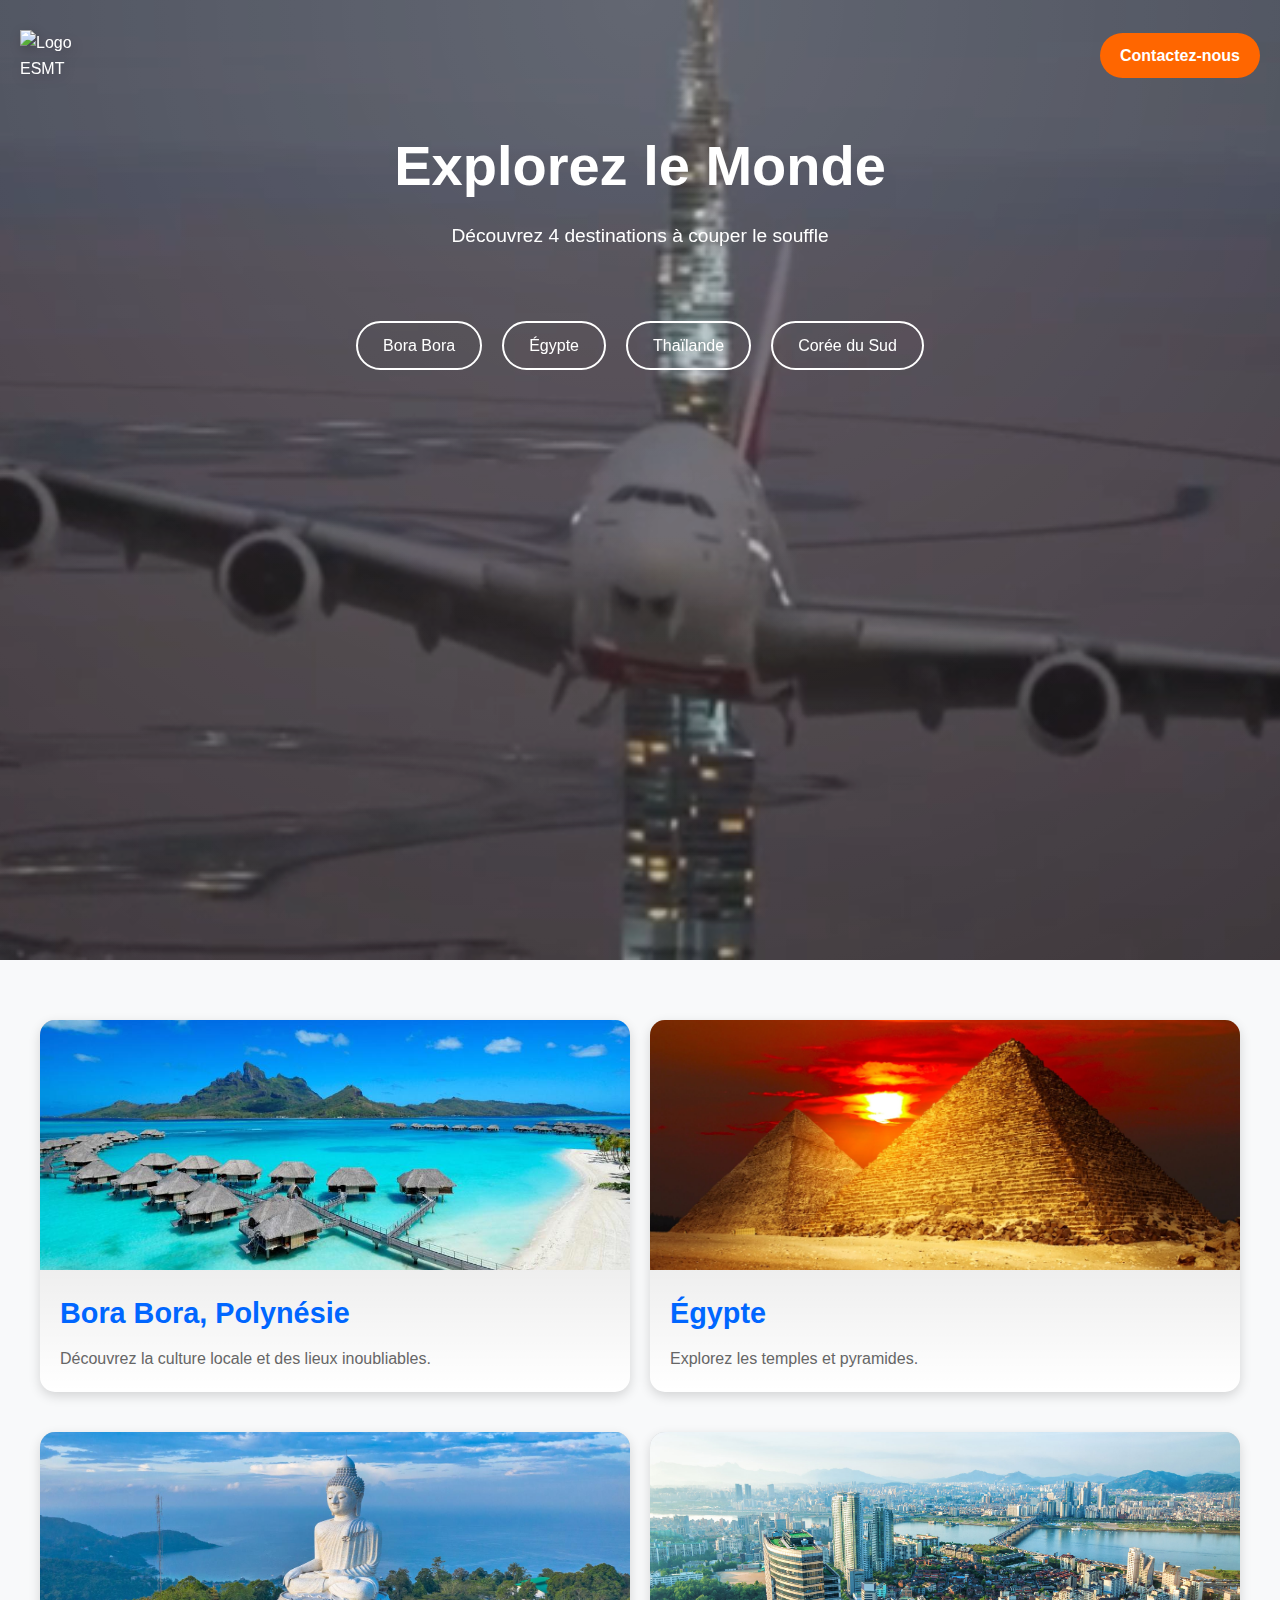
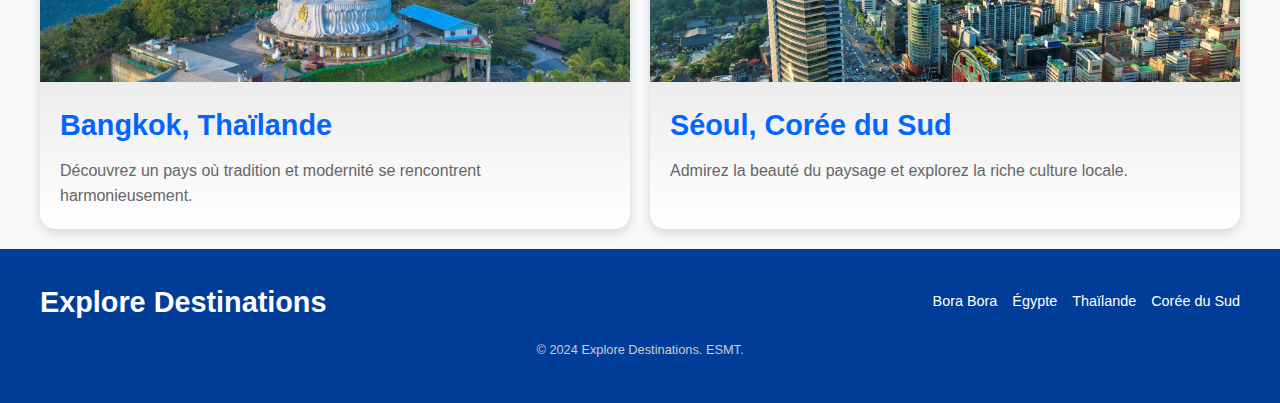
==== index.html @ dcdb9163 "Add files via upload" ====
<!DOCTYPE html>
<html lang="fr">
<head>
    <meta charset="UTF-8" />
    <meta name="viewport" content="width=device-width, initial-scale=1.0">
    <title>Explorez</title>
    <link rel="stylesheet" href="style1.css">
</head>
<body>
    <header class="video-header">
        <video autoplay loop muted playsinline class="header-video">
            <source src="images/video_2025-01-13_12-51-53.mp4" type="video/mp4">
            Votre navigateur ne prend pas en charge les vidéos HTML5.
        </video>
        <div class="header-top">
            <img src="c:\Users\bmd tech\Documents\projet\Designer.png" alt="Logo ESMT" class="logo">
            <a href="#" class="cta-button">Contactez-nous</a>
        </div>
        <div class="header-content">
            <h1>Explorez le Monde</h1>
            <p>Découvrez 4 destinations à couper le souffle</p>
        </div>
        <nav class="header-nav">
            <a href="index1.html">Bora Bora</a>
            <a href="index2.html">Égypte</a>
            <a href="index3.html">Thaïlande</a>
            <a href="index4.html">Corée du Sud</a>
        </nav>
    </header>

    <div class="container">
        <div class="row">

            <div class="destination-card">
            <a href="index1.html">
                    <div class="image-container">
                        <img src="images/bora bora.jpg" alt="Bora Bora">
                    </div>
                    <div class="content">
                        <h3>Bora Bora, Polynésie</h3>
                        <p>Découvrez la culture locale et des lieux inoubliables.</p>
                    </div>
            </a>

            </div>

            <div class="destination-card">
            <a href="index2.html">   
                <div class="image-container">
                    <img src="images/egypte pryramide.jpg" alt="Égypte">
                </div>
                <div class="content">
                    <h3>Égypte</h3>
                    <p>Explorez les temples et pyramides.</p>
                </div>
            </a>
                
            </div>
        </div>

        <div class="row">
            <div class="destination-card">
                <a href="index3.html"> 
                <div class="image-container">
                    <img src="images/thailand.jpg" alt="Thaïlande">
                </div>
                <div class="content">
                    <h3>Bangkok, Thaïlande</h3>
                    <p>Découvrez un pays où tradition et modernité se rencontrent harmonieusement.</p>
                </div>
                </a>
            </div>

            <div class="destination-card">
                <a href="index4.html"> 
                <div class="image-container">
                    <img src="images/seoul.jpg" alt="Séoul, Corée du Sud">
                </div>
                <div class="content">
                    <h3>Séoul, Corée du Sud</h3>
                    <p>Admirez la beauté du paysage et explorez la riche culture locale.</p>
                </div>
                </a>
            </div>
        </div>
    </div>

    <footer>
        <div class="footer-container">
            <div class="footer-logo">
                <h3>Explore Destinations</h3>
            </div>
            <div class="footer-links">
                <a href="index1.html">Bora Bora</a>
                <a href="index2.html">Égypte</a>
                <a href="index3.html">Thaïlande</a>
                <a href="index4.html">Corée du Sud</a>
            </div>
        </div>
        <p class="footer-copyright">
            &copy; 2024 Explore Destinations. ESMT.
        </p>
    </footer>
</body>
</html>
---- style1.css ----
/* Styles globaux */
body {
    font-family: 'Poppins', sans-serif;
    margin: 0;
    padding: 0;
    background-color: #f8f9fa;
    color: #333;
    line-height: 1.6;
    overflow-x: hidden;
}

a {
    text-decoration: none;
    color: inherit;
}

.container {
    max-width: 1200px;
    margin: auto;
    padding: 20px;
}

/* Header */
header {
    color: white;
    padding: 30px 0;
    position: relative;
    overflow: hidden;
}

header::after {
    content: '';
    position: absolute;
    top: 0;
    left: 50%;
    width: 200%;
    height: 200%;
    background: radial-gradient(circle at center, rgba(255, 255, 255, 0.2), transparent);
    transform: translate(-50%, -50%);
    z-index: 0;
}

.header-top {
    display: flex;
    justify-content: space-between;
    align-items: center;
    padding: 0 20px;
    z-index: 1;
    position: relative;
}

.header-top .logo {
    max-width: 100px;
    height: auto;
    filter: drop-shadow(2px 4px 6px rgba(0, 0, 0, 0.2));
}

.cta-button {
    background-color: #ff6600;
    color: white;
    padding: 10px 20px;
    border-radius: 25px;
    font-weight: bold;
    
}

.cta-button:hover {
    background-color: #e65c00;
    transform: scale(1.1);
}

.header-content {
    text-align: center;
    padding: 40px 20px;
    z-index: 1;
    position: relative;
}

.header-content h1 {
    font-size: 3.5em;
    margin: 0;
    animation: slideDown 1s ease-out;
}

.header-content p {
    font-size: 1.2em;
    margin-top: 10px;
}

.header-nav {
    display: flex;
    justify-content: center;
    gap: 20px;
    padding: 10px 0;
    z-index: 1;
    position: relative;
}

.header-nav a {
    color: white;
    padding: 10px 25px;
    border: 2px solid white;
    border-radius: 25px;
    transition: background 0.3s ease, transform 0.3s ease;
}

.header-nav a:hover {
    background-color: white;
    color: #333;
    transform: scale(1.1);
}

/* Cartes des destinations */
.row {
    display: flex;
    flex-wrap: wrap;
    justify-content: space-between;
    margin-top: 40px;
    gap: 20px;
}

.destination-card {
    background: white;
    border-radius: 15px;
    box-shadow: 0 4px 12px rgba(0, 0, 0, 0.15);
    overflow: hidden;
    flex: 1 1 calc(45% - 20px);
    transition: transform 0.3s ease, box-shadow 0.3s ease;
    position: relative;
    z-index: 1;
}

.destination-card:hover {
    transform: translateY(-10px);
    box-shadow: 0 6px 18px rgba(0, 0, 0, 0.3);
}

.destination-card::before {
    content: '';
    position: absolute;
    top: 0;
    left: 0;
    width: 100%;
    height: 100%;
    background: linear-gradient(to bottom, rgba(0, 0, 0, 0.2), transparent);
    z-index: 0;
}

.image-container {
    height: 250px;
    overflow: hidden;
    position: relative;
}

.image-container img {
    width: 100%;
    height: 100%;
    object-fit: cover;
    transition: transform 0.5s ease;
}

.image-container img:hover {
    transform: scale(1.1);
}

.content {
    padding: 20px;
    z-index: 1;
    position: relative;
}

.content h3 {
    margin: 0 0 10px;
    font-size: 1.8em;
    color: #0066ff;
}

.content p {
    margin: 0;
    color: #666;
}

/* Footer */
footer {
    background: #003d99;
    color: white;
    padding: 30px 0;
    text-align: center;
}

.footer-container {
    display: flex;
    justify-content: space-between;
    align-items: center;
    flex-wrap: wrap;
    max-width: 1200px;
    margin: auto;
    padding: 0 20px;
}

.footer-logo h3 {
    margin: 0;
    font-size: 1.8em;
}

.footer-links {
    display: flex;
    gap: 15px;
}

.footer-links a {
    color: white;
    font-size: 0.9em;
    transition: color 0.3s ease, transform 0.3s ease;
}

.footer-links a:hover {
    color: #ff6600;
    transform: translateY(-2px);
}

.footer-copyright {
    margin-top: 15px;
    font-size: 0.8em;
    color: #ccc;
}

/* Animations */
@keyframes slideDown {
    from {
        transform: translateY(-50px);
        opacity: 0;
    }
    to {
        transform: translateY(0);
        opacity: 1;
    }
}


/* Vidéo dans le header */
.video-header {
    position: relative;
    width: 100%;
    height: 100vh; /* Occupe toute la hauteur de la fenêtre */
    overflow: hidden;
}

.header-video {
    position: absolute;
    top: 50%;
    left: 50%;
    transform: translate(-50%, -50%);
    min-width: 100%;
    min-height: 100%;
    object-fit: cover; /* La vidéo couvre tout le header */
    z-index: 0;
}



.header-overlay h1 {
    font-size: 3em;
    margin: 0;
    animation: fadeIn 1s ease-out;
}

.header-overlay p {
    font-size: 1.2em;
    margin: 10px 0 20px;
}



.explore-btn:hover {
    background-color: #e65c00;
    transform: scale(1.1);
}
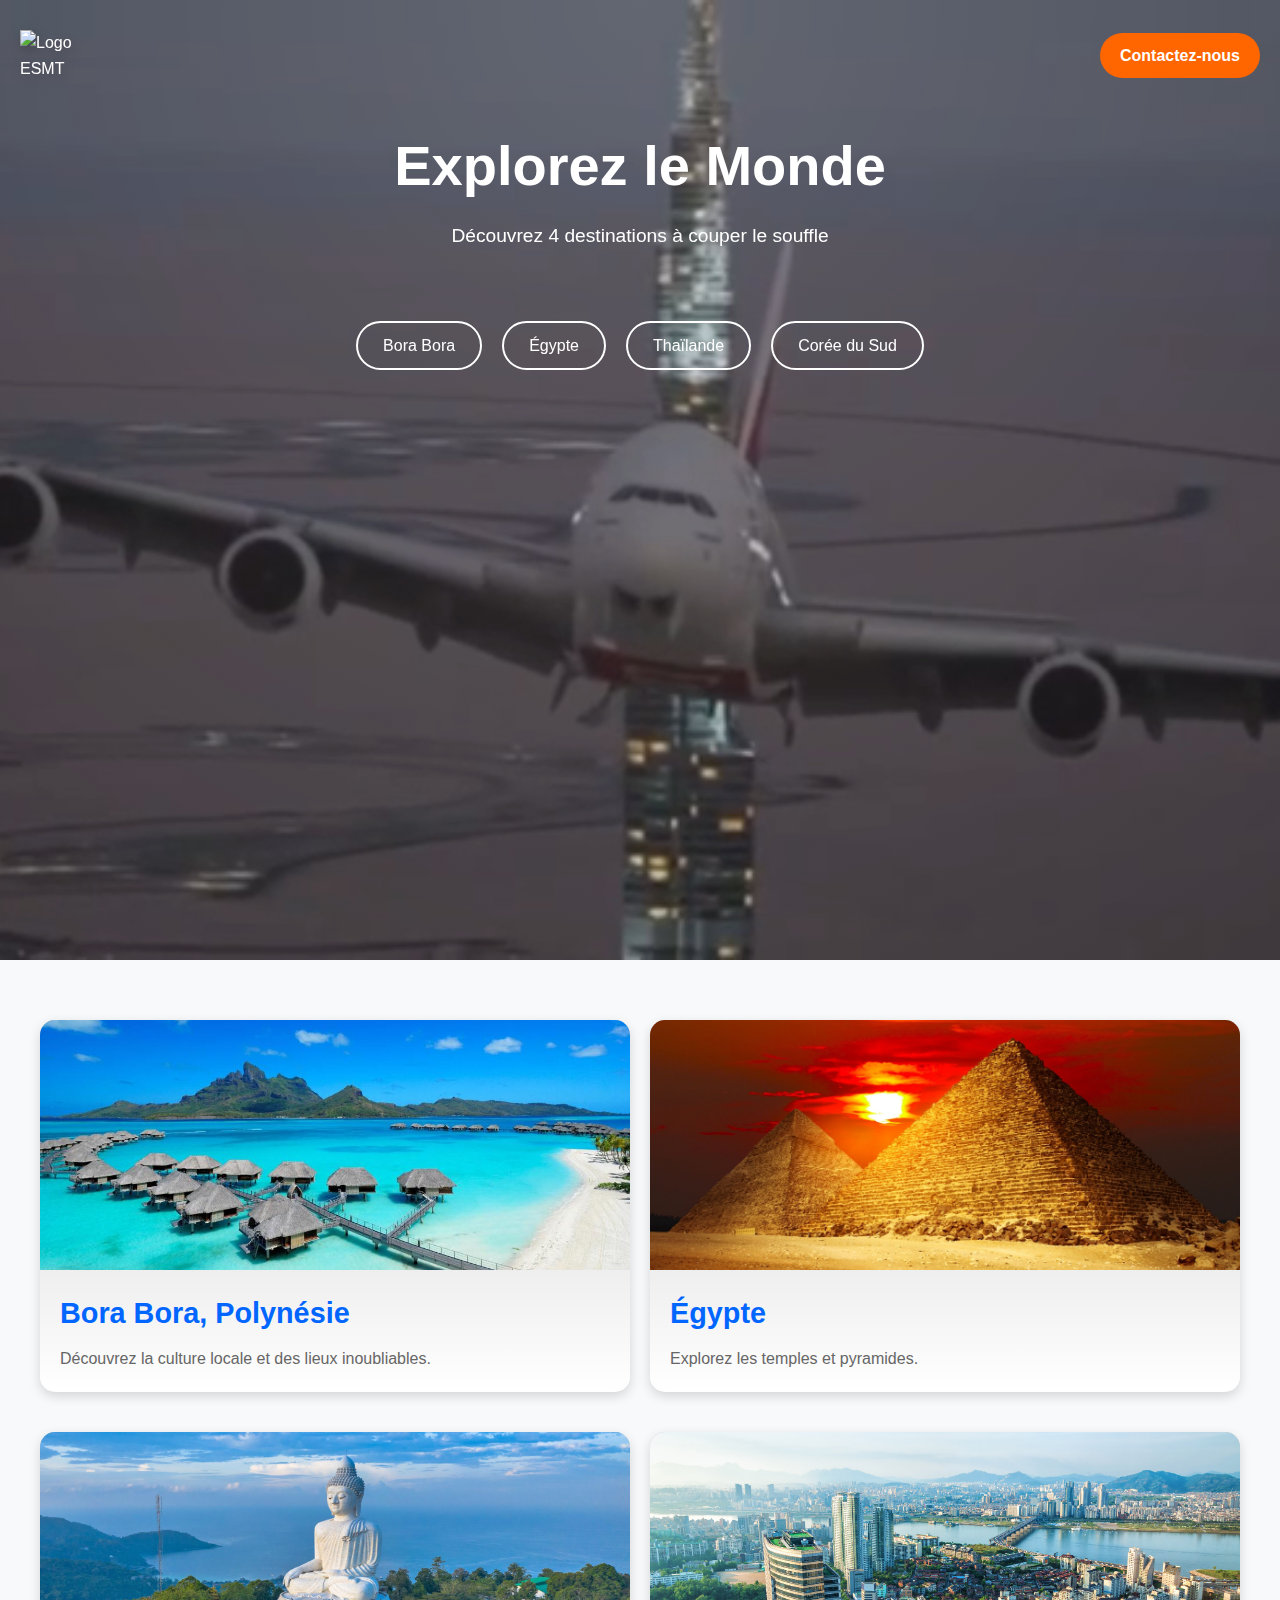
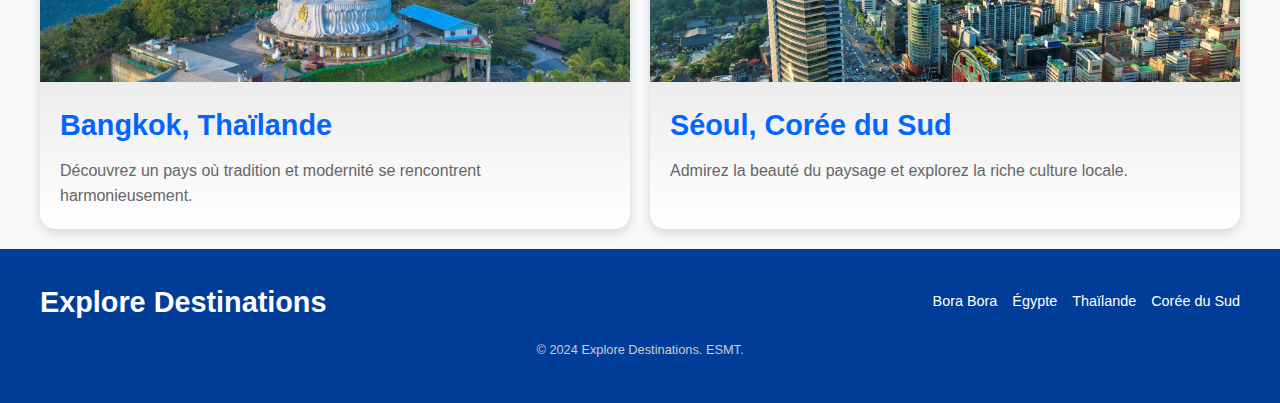
==== commit f563a0fd: "Update index.html" ====
--- a/index.html
+++ b/index.html
@@ -13,7 +13,7 @@
             Votre navigateur ne prend pas en charge les vidéos HTML5.
         </video>
         <div class="header-top">
-            <img src="c:\Users\bmd tech\Documents\projet\Designer.png" alt="Logo ESMT" class="logo">
+            <img src="images\Designer.png" alt="Logo ESMT" class="logo">
             <a href="#" class="cta-button">Contactez-nous</a>
         </div>
         <div class="header-content">
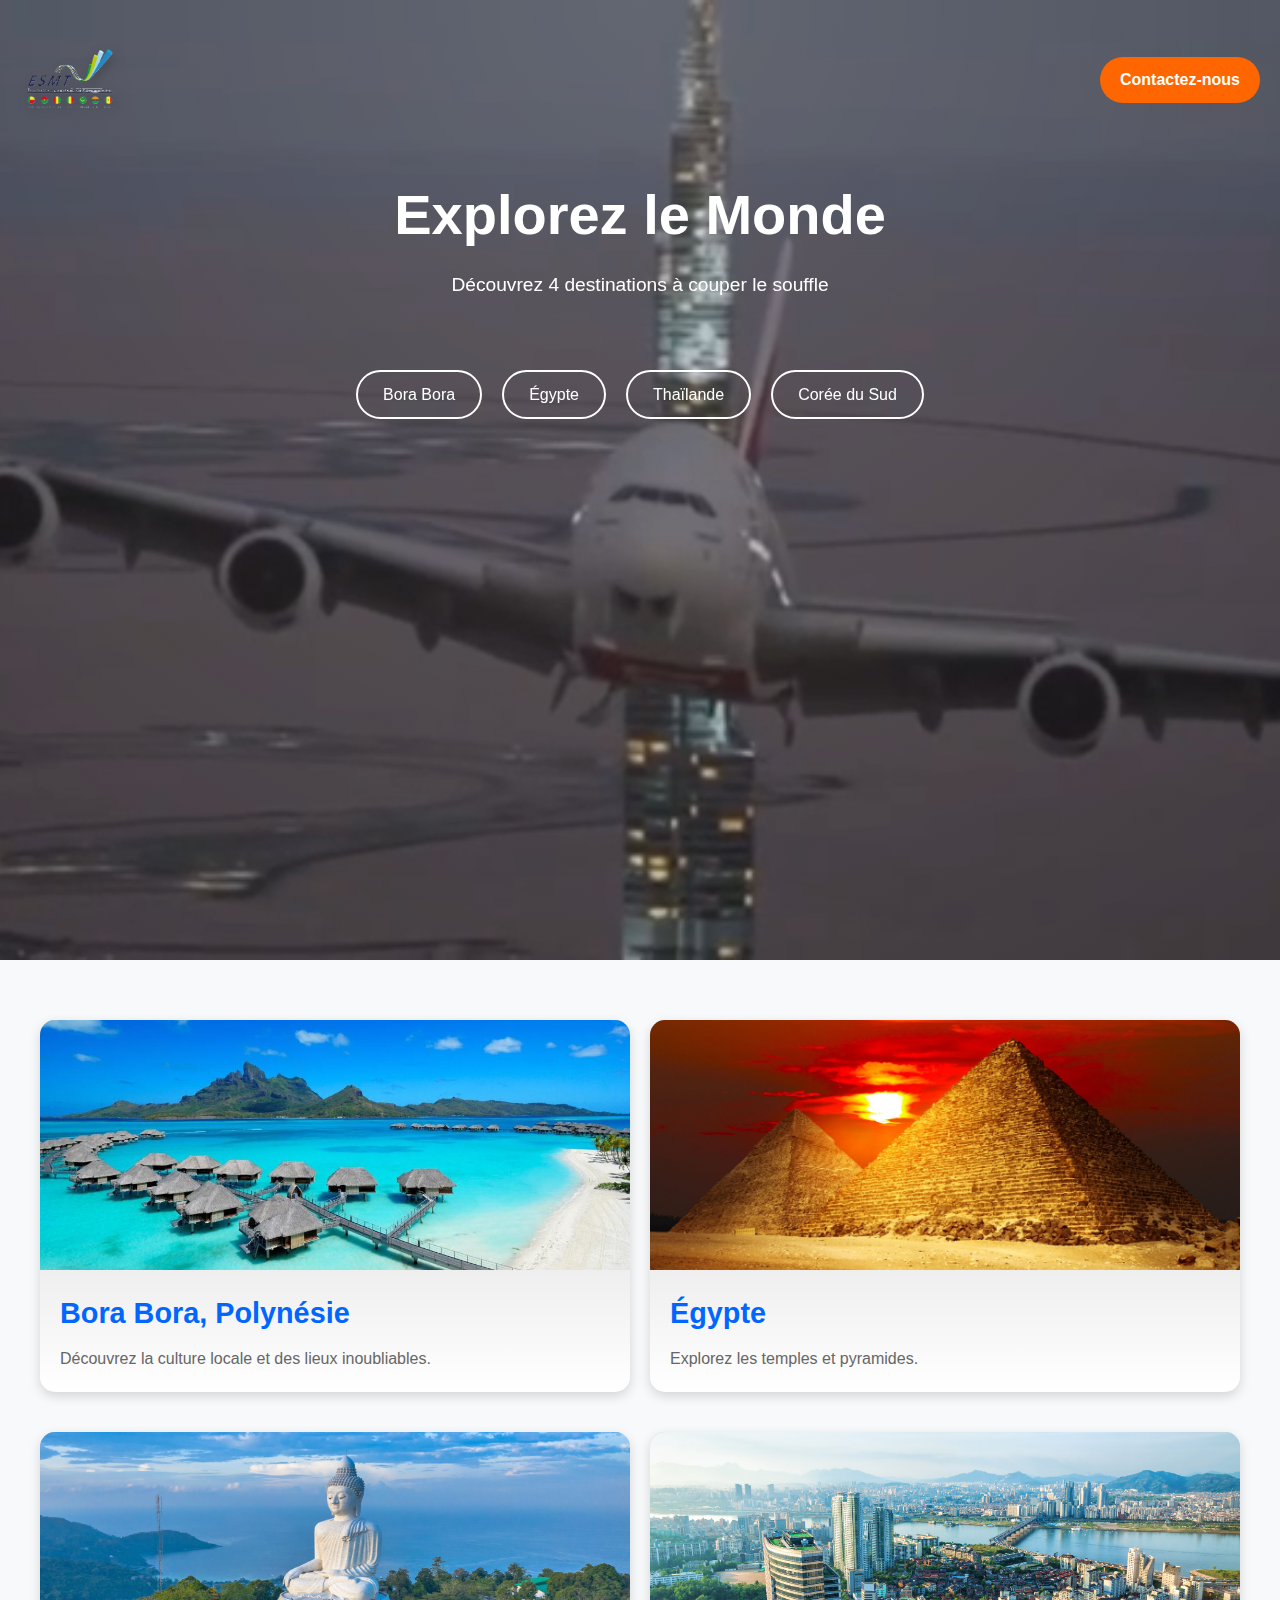
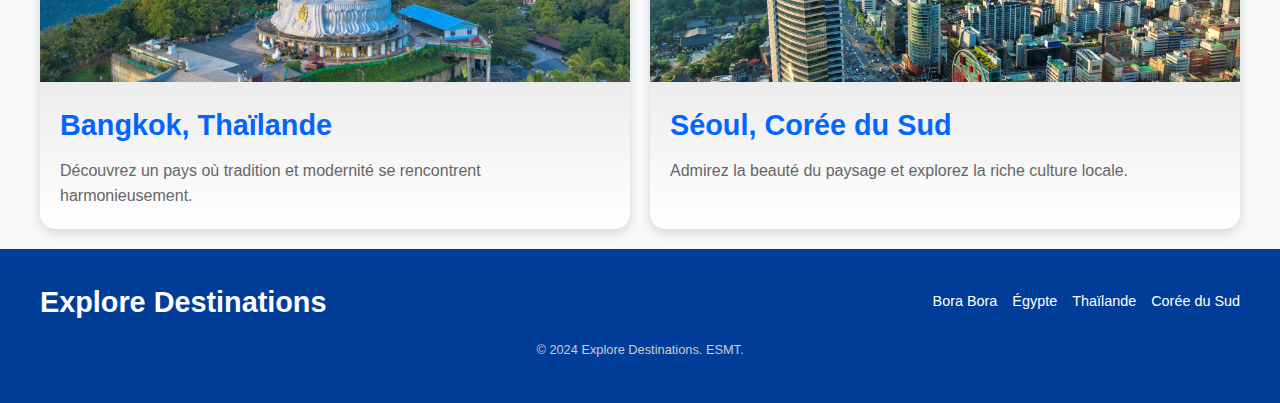
==== commit 084d3585: "Update index.html" ====
--- a/index.html
+++ b/index.html
@@ -13,7 +13,7 @@
             Votre navigateur ne prend pas en charge les vidéos HTML5.
         </video>
         <div class="header-top">
-            <img src="images\Designer.png" alt="Logo ESMT" class="logo">
+            <img src="images/logo esmt.png" alt="Logo ESMT" class="logo">
             <a href="#" class="cta-button">Contactez-nous</a>
         </div>
         <div class="header-content">
